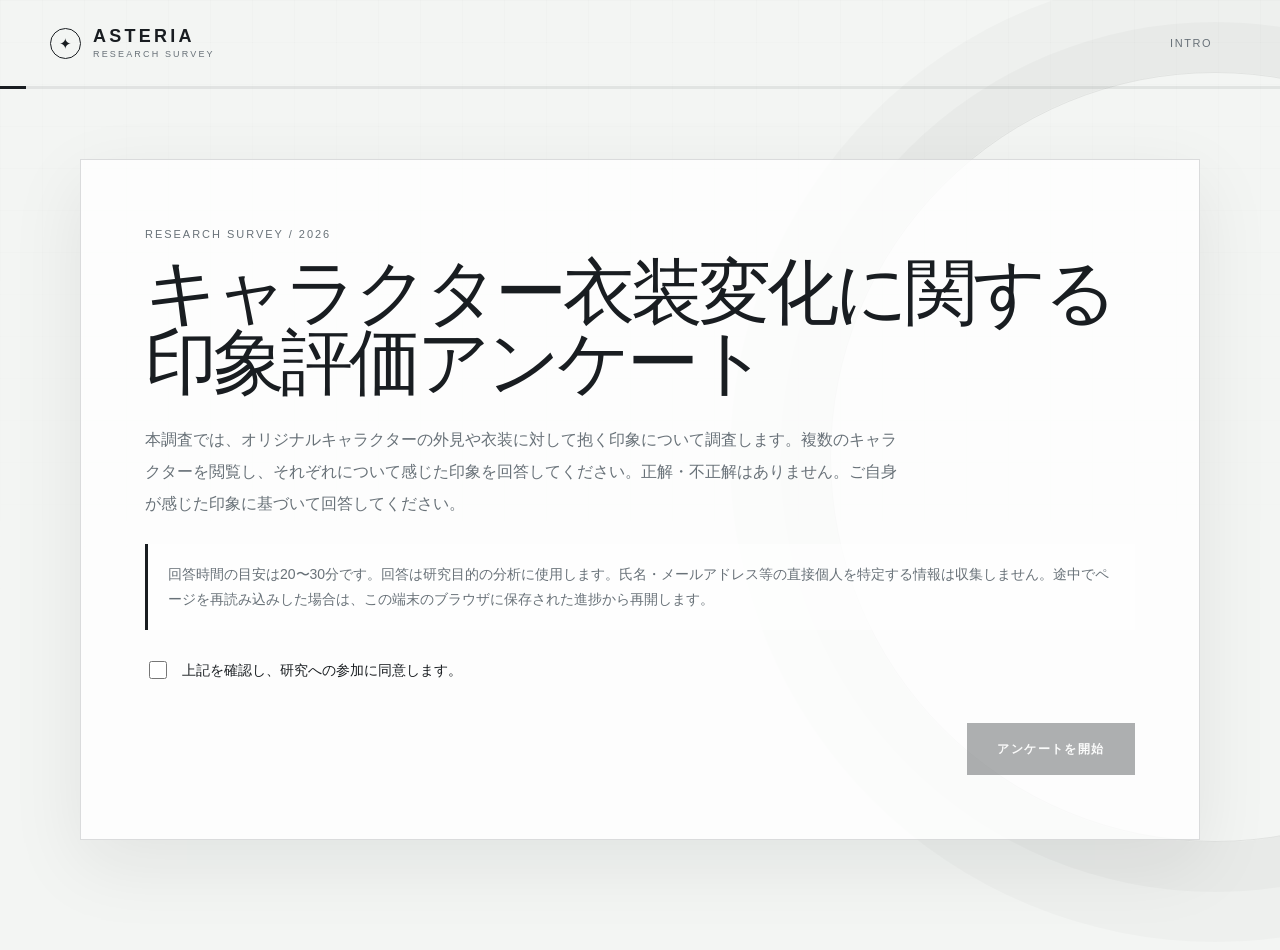
==== survey/index.html @ 27746b2f "feat: add survey prototype with mock assets" ====
<!doctype html>
<html lang="ja">
  <head>
    <meta charset="UTF-8" />
    <meta name="viewport" content="width=device-width, initial-scale=1.0" />
    <meta name="description" content="キャラクター衣装変化に関する印象評価アンケート" />
    <title>Character Impression Survey | ASTERIA FILES</title>
    <link rel="stylesheet" href="../styles.css" />
    <link rel="stylesheet" href="survey.css" />
  </head>
  <body class="survey-page">
    <header class="survey-header">
      <a class="brand" href="../index.html" aria-label="ASTERIA FILES ホーム">
        <span class="brand-mark" aria-hidden="true">✦</span>
        <span class="brand-copy"><strong>ASTERIA</strong><small>RESEARCH SURVEY</small></span>
      </a>
      <div class="survey-progress-meta" aria-live="polite">
        <span id="progress-part">INTRO</span>
        <span id="progress-count"></span>
      </div>
    </header>

    <div class="survey-progress" aria-hidden="true"><span id="progress-bar"></span></div>

    <main class="survey-shell" id="survey-app" aria-live="polite"></main>

    <iframe class="gas-target" name="gas-submit-target" id="gas-submit-target" title="送信先"></iframe>

    <script src="../scripts/characters.js"></script>
    <script src="survey-config.js"></script>
    <script src="survey.js"></script>
  </body>
</html>
---- styles.css ----
:root {
  --ink: #191d21;
  --muted: #687178;
  --paper: #f3f5f3;
  --white: #ffffff;
  --line: rgba(25, 29, 33, .15);
  --accent: #b9f2df;
  --sans: Arial, "Helvetica Neue", "Hiragino Sans", "Hiragino Kaku Gothic ProN", "Yu Gothic", "YuGothic", Meiryo, sans-serif;
  --display: Arial, "Helvetica Neue", "Hiragino Sans", "Hiragino Kaku Gothic ProN", "Yu Gothic", "YuGothic", Meiryo, sans-serif;
}

* { box-sizing: border-box; }
html { scroll-behavior: smooth; }
body { margin: 0; color: var(--ink); background: var(--paper); font-family: var(--sans); font-size: 16px; line-height: 1.9; overflow-x: hidden; }
body::before { content: ""; position: fixed; inset: 0; z-index: -1; pointer-events: none; opacity: .36; background-image: linear-gradient(rgba(25,29,33,.035) 1px, transparent 1px), linear-gradient(90deg, rgba(25,29,33,.035) 1px, transparent 1px); background-size: 42px 42px; mask-image: linear-gradient(to bottom, black, transparent 80%); }
body::after { content: ""; position: fixed; width: 60vw; height: 60vw; max-width: 880px; max-height: 880px; right: -25vw; top: 8vh; z-index: -1; pointer-events: none; border: 1px solid rgba(25,29,33,.08); border-radius: 50%; box-shadow: 0 0 0 50px rgba(25,29,33,.025), 0 0 0 100px rgba(25,29,33,.018); }
img { max-width: 100%; display: block; }
a { color: inherit; text-decoration: none; }
button { color: inherit; font: inherit; }
.section-shell { width: min(1180px, calc(100% - 72px)); margin: 0 auto; }
.site-header { display: flex; align-items: center; justify-content: space-between; width: min(1320px, calc(100% - 72px)); height: 92px; margin: 0 auto; position: relative; z-index: 10; }
.brand { display: inline-flex; align-items: center; gap: 12px; letter-spacing: .06em; }
.brand-mark { display: grid; place-items: center; width: 31px; height: 31px; border: 1px solid var(--ink); border-radius: 50%; font-size: 15px; line-height: 1; }
.brand-copy { display: flex; flex-direction: column; line-height: 1; gap: 5px; }
.brand-copy strong { font-size: 18px; letter-spacing: .18em; font-weight: 700; }
.brand-copy small { font-size: 9px; letter-spacing: .24em; color: var(--muted); }
.site-menu { display: flex; align-items: center; gap: clamp(22px, 3vw, 48px); font-size: 12px; letter-spacing: .17em; }
.site-menu a { transition: opacity .2s ease; }
.site-menu a:hover { opacity: .48; }
.menu-toggle { display: none; border: 0; background: none; cursor: pointer; letter-spacing: .16em; font-size: 12px; }
.menu-toggle span { display: inline-block; margin-left: 8px; font-size: 17px; line-height: 0; vertical-align: -1px; }
.eyebrow, .section-kicker, .section-label, .card-unit, .detail-eyebrow, .roman, .image-caption, .image-vertical-label, .visual-note, .card-index, .stat span, .detail-list span, .related-card small, .prev-next small { font-size: 11px; letter-spacing: .16em; line-height: 1.6; }
.eyebrow { color: var(--muted); margin: 0 0 24px; }
.eyebrow span { color: var(--ink); margin: 0 8px; }
h1, h2, h3, p { margin-top: 0; }
h1, h2 { font-weight: 400; }
h1 em, h2 em { font-family: var(--display); font-style: normal; font-weight: 300; }
.home-hero { min-height: calc(100vh - 92px); display: grid; grid-template-columns: .86fr 1.14fr; align-items: center; position: relative; padding: 48px 0 90px; }
.hero-copy { align-self: center; position: relative; z-index: 2; }
.hero-copy h1 { font-size: clamp(66px, 9vw, 128px); letter-spacing: -.065em; line-height: .87; margin: 0 0 34px; }
.hero-copy h1 em { color: #778187; }
.hero-lead { color: #4d565d; font-size: 18px; letter-spacing: .08em; line-height: 2.2; margin-bottom: 42px; }
.text-link { display: inline-flex; align-items: center; gap: 18px; padding-bottom: 8px; border-bottom: 1px solid var(--ink); font-size: 12px; letter-spacing: .17em; transition: gap .25s ease; }
.text-link span { font-size: 19px; letter-spacing: 0; line-height: .7; }
.text-link:hover { gap: 26px; }
.hero-visual { min-height: 620px; position: relative; display: grid; place-items: center; }
.hero-image-frame { position: relative; width: min(380px, 68%); height: min(575px, 74vh); min-height: 480px; overflow: hidden; background: #d5d6d5; z-index: 1; clip-path: polygon(8% 0, 100% 0, 92% 100%, 0 100%); }
.hero-image-frame::after { content: ""; position: absolute; inset: 0; background: linear-gradient(180deg, transparent 72%, rgba(15,18,20,.23)); pointer-events: none; }
.hero-image-frame img { width: 100%; height: 100%; object-fit: cover; filter: saturate(.78) contrast(1.02); }
.hero-orbit { position: absolute; width: min(540px, 90%); aspect-ratio: 1; border: 1px solid rgba(25,29,33,.18); border-radius: 50%; }
.orbit-one { transform: rotate(-25deg) scaleY(.44); }
.orbit-two { transform: rotate(60deg) scaleY(.44); opacity: .5; }
.visual-note { position: absolute; color: var(--muted); writing-mode: vertical-rl; z-index: 2; }
.note-top { top: 6%; right: 3%; }
.note-bottom { bottom: 10%; left: 3%; transform: rotate(180deg); }
.hero-stamp { position: absolute; right: 4%; bottom: 9%; display: grid; place-items: center; width: 61px; height: 61px; background: var(--ink); color: var(--white); border-radius: 50%; font: 17px/1 var(--display); letter-spacing: .13em; text-align: center; z-index: 2; transform: rotate(-12deg); }
.section-label { display: flex; align-items: center; gap: 13px; color: var(--muted); white-space: nowrap; }
.section-label i { display: block; width: 36px; height: 1px; background: var(--ink); opacity: .7; }
.section-kicker { color: var(--muted); margin-bottom: 24px; }
.section-heading h2 { font-size: clamp(42px, 5.6vw, 76px); line-height: .98; letter-spacing: -.06em; margin: 0 0 32px; }
.character-index { padding: 72px 0 160px; }
.section-heading { display: flex; justify-content: space-between; align-items: end; margin-bottom: 66px; }
.section-heading > p { color: var(--muted); font-size: 15px; text-align: right; line-height: 1.9; margin-bottom: 11px; }
.character-grid { display: grid; grid-template-columns: repeat(3, 1fr); gap: 74px 24px; }
.character-card { position: relative; display: block; transition: transform .3s ease; }
.character-card:hover { transform: translateY(-7px); }
.card-index { position: absolute; top: -22px; left: 0; color: var(--muted); }
.card-image-wrap { height: 365px; background: #d5d6d5; overflow: hidden; position: relative; clip-path: polygon(4% 0, 100% 0, 96% 100%, 0 100%); }
.card-image-wrap::before { content: ""; position: absolute; inset: 12px; border: 1px solid rgba(255,255,255,.65); z-index: 1; pointer-events: none; }
.card-image-wrap img { width: 100%; height: 100%; object-fit: cover; object-position: center top; filter: grayscale(.18) saturate(.8); transition: transform .6s ease, filter .4s ease; }
.character-card:hover .card-image-wrap img { transform: scale(1.04); transform-origin: center top; filter: grayscale(0) saturate(1); }
.card-arrow { position: absolute; display: grid; place-items: center; right: 16px; bottom: 16px; width: 35px; height: 35px; border-radius: 50%; background: var(--card-accent); font-size: 18px; z-index: 2; }
.card-info { padding: 18px 5px 0; }
.card-unit { color: var(--muted); margin: 0 0 3px; }
.card-unit span { margin-left: 7px; font-size: 12px; letter-spacing: .08em; }
.card-info h3 { font-size: 28px; font-weight: 400; letter-spacing: .07em; margin: 0; }
.card-kana { color: var(--muted); font-size: 14px; letter-spacing: .12em; margin: 2px 0 15px; }
.card-catch { color: #556067; font-size: 15px; line-height: 1.9; margin: 0; }
.site-footer { min-height: 173px; padding: 48px 0 42px; display: grid; grid-template-columns: 1fr 1fr 1fr; align-items: start; color: var(--muted); }
.footer-brand { display: flex; align-items: center; gap: 10px; color: var(--ink); font-size: 13px; letter-spacing: .19em; }
.footer-brand .brand-mark { width: 22px; height: 22px; font-size: 11px; }
.site-footer p { justify-self: center; font-size: 11px; letter-spacing: .16em; }
.site-footer small { justify-self: end; font-size: 11px; letter-spacing: .08em; }

/* Detail pages */
.detail-header { height: 78px; }
.detail-topbar { border-top: 1px solid var(--line); padding: 22px 0; display: flex; justify-content: space-between; color: var(--muted); }
.detail-topbar > span { font-size: 11px; letter-spacing: .17em; }
.detail-topbar > span i { display: inline-block; width: 28px; height: 1px; background: var(--ink); margin: 0 10px 3px; opacity: .5; }
.back-link { font-size: 11px; letter-spacing: .15em; transition: opacity .2s ease; }
.back-link:hover { opacity: .5; }
.detail-hero { width: min(1280px, calc(100% - 48px)); min-height: 635px; display: grid; grid-template-columns: minmax(0, 1.15fr) minmax(390px, .85fr); gap: clamp(40px, 6vw, 88px); align-items: stretch; padding: 42px 0 112px; }
.detail-image-column { position: relative; width: min(590px, 100%); height: 100%; display: flex; flex-direction: column; justify-self: center; }
.detail-image-frame { width: 100%; flex: 1 1 auto; min-height: 0; position: relative; background: #d5d6d5; overflow: hidden; clip-path: polygon(9% 0, 100% 0, 91% 100%, 0 100%); }
.detail-image-frame::after { content: ""; position: absolute; inset: 0; background: linear-gradient(180deg, transparent 73%, rgba(15,18,20,.25)); pointer-events: none; }
.detail-image-frame img { width: 100%; height: 100%; object-fit: cover; filter: saturate(.8); }
.image-corner { position: absolute; width: 42px; height: 42px; border-color: var(--accent); border-style: solid; z-index: 2; }
.corner-tl { left: 0; top: -13px; border-width: 1px 0 0 1px; }
.corner-br { right: -7px; bottom: -13px; border-width: 0 1px 1px 0; }
.image-vertical-label { position: absolute; top: 24px; right: 21px; z-index: 2; writing-mode: vertical-rl; color: rgba(255,255,255,.8); }
.image-caption { margin: 16px 0 0; color: var(--muted); }
.detail-intro { position: relative; padding-top: 4px; }
.detail-eyebrow { display: flex; align-items: center; gap: 10px; color: var(--muted); margin-bottom: 14px; }
.detail-eyebrow span { display: block; width: 8px; height: 8px; border-radius: 50%; }
.detail-number { color: var(--muted); font-size: 12px; letter-spacing: .18em; line-height: 1.5; margin: 0 0 23px; }
.detail-intro h1 { position: relative; font-size: clamp(54px, 6.5vw, 96px); line-height: .92; letter-spacing: -.07em; margin: 0 0 14px; }
.detail-intro h1 small { display: block; margin-top: 14px; color: var(--muted); font: 13px/1.5 var(--sans); letter-spacing: .21em; }
.roman { color: var(--muted); margin-bottom: 37px; font-size: 13px; }
.detail-catch { max-width: 395px; font-size: 23px; line-height: 1.7; letter-spacing: .05em; margin-bottom: 17px; }
.detail-short { max-width: 410px; color: var(--muted); font-size: 16px; line-height: 2.05; }
.detail-line { width: 100%; height: 1px; background: var(--line); margin: 31px 0 22px; }
.detail-quote { max-width: 430px; font-family: var(--display); font-size: 20px; font-style: normal; line-height: 1.65; }
.detail-side-profile { margin-top: 42px; padding-top: 27px; border-top: 1px solid var(--line); }
.side-profile-heading { display: flex; align-items: center; justify-content: space-between; }
.side-profile-heading .section-kicker { margin-bottom: 0; }
.side-profile-mark { display: grid; place-items: center; width: 29px; height: 29px; border-radius: 50%; font-size: 14px; line-height: 1; }
.side-profile-story { max-width: 510px; color: var(--muted); font-size: 16px; line-height: 2.05; margin: 19px 0 28px; }
.detail-intro .stat-grid { grid-template-columns: repeat(2, 1fr); }
.detail-intro .stat { padding-top: 16px; padding-bottom: 16px; }
.detail-intro .stat:nth-child(odd) { padding-left: 0; }
.detail-intro .stat:nth-child(even) { border-right: 0; padding-left: 18px; }
.detail-intro .stat:nth-child(-n+2) { border-bottom: 1px solid var(--line); }
.detail-intro .detail-list { margin-top: 17px; }
.detail-intro .detail-list > div { padding: 10px 0; }
.detail-intro .detail-list span { margin-bottom: 0; }
.stat-grid { display: grid; grid-template-columns: repeat(4, 1fr); border-top: 1px solid var(--line); border-bottom: 1px solid var(--line); }
.stat { padding: 19px 10px 20px 0; border-right: 1px solid var(--line); }
.stat:not(:first-child) { padding-left: 18px; }
.stat:last-child { border-right: 0; }
.stat span, .detail-list span { display: block; color: var(--muted); margin-bottom: 10px; }
.stat strong { font: 25px/1 var(--display); letter-spacing: -.03em; }
.detail-list { margin-top: 20px; }
.detail-list > div { display: grid; grid-template-columns: 105px 1fr; gap: 22px; padding: 13px 0; border-bottom: 1px solid var(--line); }
.detail-list strong { font-size: 16px; font-weight: 400; }
.other-members { border-top: 1px solid var(--line); padding: 119px 0 129px; }
.compact-heading { margin-bottom: 56px; }
.compact-heading h2 { margin-bottom: 0; }
.related-grid { display: flex; gap: 13px; overflow-x: auto; padding: 0 2px 18px; scroll-snap-type: x mandatory; overscroll-behavior-x: contain; scrollbar-color: var(--ink) rgba(25,29,33,.1); scrollbar-width: thin; }
.related-card { flex: 0 0 calc((100% - 26px) / 3); display: grid; grid-template-columns: 38px 1fr 20px; align-items: center; min-height: 115px; padding: 20px 22px; border: 1px solid var(--line); border-top: 4px solid var(--card-accent); background: rgba(255,255,255,.3); scroll-snap-align: start; transition: background .2s ease, transform .2s ease; }
.related-card:hover { background: var(--card-accent); transform: translateY(-4px); }
.related-card > span { color: var(--muted); font: 19px var(--display); }
.related-card div { display: flex; flex-direction: column; }
.related-card small { color: var(--muted); }
.related-card strong { font-size: 17px; font-weight: 400; letter-spacing: .08em; }
.related-card b { justify-self: end; font-size: 18px; font-weight: 400; }
.prev-next { display: grid; grid-template-columns: 1fr 1fr; border-top: 1px solid var(--line); border-bottom: 1px solid var(--line); }
.prev-next a { min-height: 130px; display: grid; grid-template-columns: 1fr auto; align-content: center; gap: 4px 15px; transition: background .2s ease, padding .2s ease; }
.prev-next a:first-child { padding-right: 35px; border-right: 1px solid var(--line); }
.prev-next a:last-child { padding-left: 35px; }
.prev-next a:hover { padding-left: 16px; background: rgba(255,255,255,.35); }
.prev-next a:last-child:hover { padding-left: 51px; }
.prev-next small { color: var(--muted); grid-column: 1 / -1; }
.prev-next strong { font-size: 21px; font-weight: 400; letter-spacing: .1em; }
.prev-next span { grid-row: 2; font-size: 22px; }
.prev-next a:first-child span { grid-column: 2; }
.prev-next a:last-child span { grid-column: 2; }

@media (max-width: 850px) {
  .section-shell, .site-header { width: min(100% - 40px, 620px); }
  .site-header { height: 78px; }
  .menu-toggle { display: block; position: relative; z-index: 12; }
  .site-menu { position: fixed; inset: 0; display: flex; flex-direction: column; align-items: flex-start; justify-content: center; gap: 28px; padding: 40px; background: var(--paper); transform: translateX(100%); transition: transform .35s ease; font-size: 17px; }
  .menu-open .site-menu { transform: translateX(0); }
  .home-hero { grid-template-columns: 1fr; min-height: auto; padding: 82px 0 92px; }
  .hero-copy { padding: 0; }
  .hero-visual { min-height: 570px; margin-top: 45px; }
  .hero-image-frame { width: min(335px, 75%); height: 520px; }
  .character-index { padding: 60px 0 105px; }
  .character-grid { grid-template-columns: repeat(2, 1fr); gap: 62px 17px; }
  .card-image-wrap { height: 310px; }
  .section-heading { align-items: start; flex-direction: column; gap: 20px; }
  .section-heading > p { text-align: left; }
  .site-footer { min-height: 220px; grid-template-columns: 1fr; gap: 21px; padding: 40px 0; }
  .site-footer p, .site-footer small { justify-self: start; }
  .detail-topbar { padding: 20px 0; }
  .detail-topbar > span { display: none; }
  .detail-hero { width: min(100% - 40px, 620px); grid-template-columns: 1fr; gap: 56px; align-items: start; padding: 31px 0 90px; }
  .detail-image-column { width: min(520px, 92%); height: auto; display: block; }
  .detail-image-frame { aspect-ratio: 2 / 3; height: auto; }
  .detail-intro { padding: 0 8px; }
  .other-members { padding: 90px 0; }
  .compact-heading { gap: 27px; }
  .related-card { flex-basis: min(78vw, 340px); }
}

@media (max-width: 510px) {
  .section-shell, .site-header { width: calc(100% - 32px); }
  .home-hero { padding-top: 63px; }
  .hero-copy h1 { font-size: 65px; }
  .hero-lead { font-size: 14px; }
  .hero-visual { min-height: 490px; }
  .hero-image-frame { min-height: 410px; height: 445px; }
  .hero-orbit { width: 105%; }
  .note-top { right: -3%; }
  .note-bottom { left: -3%; }
  .character-grid { grid-template-columns: 1fr; gap: 60px; }
  .card-image-wrap { height: 380px; }
  .section-heading h2 { font-size: 48px; }
  .detail-image-column { width: 95%; }
  .detail-intro h1 { font-size: 56px; }
  .detail-catch { font-size: 17px; }
  .stat-grid { grid-template-columns: repeat(2, 1fr); }
  .stat:nth-child(2) { border-right: 0; }
  .stat:nth-child(-n+2) { border-bottom: 1px solid var(--line); }
  .stat:nth-child(3) { padding-left: 0; }
  .stat:nth-child(4) { padding-left: 18px; }
  .detail-list > div { grid-template-columns: 90px 1fr; gap: 12px; }
  .prev-next a:first-child { padding-right: 15px; }
  .prev-next a:last-child { padding-left: 15px; }
  .prev-next strong { font-size: 14px; }
}

@media (prefers-reduced-motion: reduce) {
  *, *::before, *::after { scroll-behavior: auto !important; transition-duration: .01ms !important; animation-duration: .01ms !important; }
}
---- survey/survey.css ----
:root {
  --survey-card: rgba(255, 255, 255, .78);
  --survey-shadow: 0 24px 70px rgba(22, 27, 31, .08);
}

.survey-page { min-height: 100vh; background: var(--paper); color: var(--ink); }
.survey-header { width: min(1180px, calc(100% - 48px)); height: 86px; margin: 0 auto; display: flex; align-items: center; justify-content: space-between; }
.survey-header .brand { position: static; }
.survey-progress-meta { display: flex; align-items: center; gap: 18px; color: var(--muted); font-size: 11px; letter-spacing: .14em; }
.survey-progress { position: sticky; top: 0; z-index: 20; width: 100%; height: 3px; background: rgba(22, 27, 31, .08); }
.survey-progress > span { display: block; width: 0; height: 100%; background: var(--ink); transition: width .35s ease; }
.survey-shell { width: min(1120px, calc(100% - 48px)); margin: 0 auto; padding: 70px 0 110px; }
.survey-card { background: var(--survey-card); border: 1px solid var(--line); box-shadow: var(--survey-shadow); padding: clamp(28px, 5vw, 64px); }
.survey-kicker { margin: 0 0 12px; color: var(--muted); font-size: 11px; letter-spacing: .18em; text-transform: uppercase; }
.survey-title { margin: 0; font: clamp(38px, 6vw, 72px)/.98 var(--display); letter-spacing: -.055em; }
.survey-lead { max-width: 760px; margin: 26px 0 0; color: var(--muted); font-size: 16px; line-height: 2; }
.survey-note { margin-top: 24px; padding: 18px 20px; border-left: 3px solid var(--ink); background: rgba(255,255,255,.5); color: var(--muted); font-size: 14px; line-height: 1.8; }
.survey-actions { display: flex; justify-content: flex-end; align-items: center; gap: 12px; margin-top: 40px; }
.survey-button { min-width: 168px; min-height: 52px; padding: 13px 22px; border: 1px solid var(--ink); background: var(--ink); color: var(--paper); font: 600 12px/1 var(--sans); letter-spacing: .12em; cursor: pointer; transition: opacity .2s ease, transform .2s ease; }
.survey-button:hover { transform: translateY(-1px); }
.survey-button:disabled { cursor: not-allowed; opacity: .35; transform: none; }
.survey-button.secondary { background: transparent; color: var(--ink); }
.consent-row { display: flex; gap: 12px; align-items: flex-start; margin-top: 28px; font-size: 14px; line-height: 1.75; }
.consent-row input { width: 18px; height: 18px; margin-top: 3px; accent-color: var(--ink); }

.form-section { margin-top: 38px; }
.form-section:first-of-type { margin-top: 0; }
.form-section h2 { margin: 0 0 20px; font-size: 18px; letter-spacing: .04em; }
.field-grid { display: grid; grid-template-columns: repeat(2, minmax(0, 1fr)); gap: 18px; }
.field { display: grid; gap: 9px; padding: 18px; border: 1px solid var(--line); background: rgba(255,255,255,.42); }
.field > span { font-size: 14px; line-height: 1.7; }
.field input[type="number"], .field select, .field textarea { width: 100%; border: 1px solid var(--line); background: white; color: var(--ink); padding: 13px 14px; font: inherit; }
.field textarea { min-height: 120px; resize: vertical; line-height: 1.7; }

.character-stage { display: grid; grid-template-columns: minmax(290px, .82fr) minmax(0, 1.18fr); gap: clamp(28px, 5vw, 62px); align-items: start; }
.character-panel { position: sticky; top: 42px; }
.character-visual { position: relative; aspect-ratio: 3 / 4; overflow: hidden; background: #d8dad9; border: 1px solid var(--line); }
.character-visual img { width: 100%; height: 100%; object-fit: cover; filter: saturate(.82); }
.character-visual .image-missing { position: absolute; inset: 0; display: none; place-items: center; padding: 24px; text-align: center; color: var(--muted); background: #eef0ef; font-size: 13px; line-height: 1.8; }
.character-visual.is-missing img { display: none; }
.character-visual.is-missing .image-missing { display: grid; }
.character-idline { display: flex; justify-content: space-between; gap: 16px; margin-top: 15px; color: var(--muted); font-size: 10px; letter-spacing: .13em; }
.character-name { margin: 15px 0 0; font: clamp(34px, 4.5vw, 56px)/1 var(--display); letter-spacing: -.04em; }
.character-kana { margin: 7px 0 0; color: var(--muted); font-size: 11px; letter-spacing: .16em; }
.character-profile { margin-top: 24px; padding-top: 22px; border-top: 1px solid var(--line); }
.character-profile p { margin: 0; color: var(--muted); font-size: 14px; line-height: 1.9; }
.profile-tags { display: grid; grid-template-columns: repeat(2, 1fr); gap: 8px 16px; margin-top: 18px; }
.profile-tags div { border-top: 1px solid var(--line); padding-top: 9px; }
.profile-tags span { display: block; color: var(--muted); font-size: 9px; letter-spacing: .13em; }
.profile-tags strong { display: block; margin-top: 5px; font-size: 13px; font-weight: 500; }

.compare-stage { display: grid; grid-template-columns: 1fr 1fr; gap: 14px; }
.compare-figure { min-width: 0; }
.compare-label { display: flex; justify-content: space-between; margin-bottom: 9px; color: var(--muted); font-size: 10px; letter-spacing: .14em; }
.compare-image { aspect-ratio: 3 / 4; overflow: hidden; background: #d8dad9; border: 1px solid var(--line); position: relative; }
.compare-image img { width: 100%; height: 100%; object-fit: cover; }
.compare-image .image-missing { position: absolute; inset: 0; display: none; place-items: center; padding: 20px; text-align: center; color: var(--muted); background: #eef0ef; font-size: 12px; line-height: 1.7; }
.compare-image.is-missing img { display: none; }
.compare-image.is-missing .image-missing { display: grid; }

.question-block { margin-top: 34px; }
.question-block + .question-block { padding-top: 30px; border-top: 1px solid var(--line); }
.question-block h2 { margin: 0 0 7px; font-size: 17px; letter-spacing: .03em; }
.question-block > p { margin: 0 0 20px; color: var(--muted); font-size: 12px; line-height: 1.7; }
.likert-item { padding: 17px 0 21px; border-bottom: 1px solid rgba(20, 25, 28, .1); }
.likert-question { margin: 0 0 13px; font-size: 14px; line-height: 1.75; }
.likert-scale { display: grid; grid-template-columns: repeat(7, minmax(34px, 1fr)); gap: 7px; }
.likert-option { position: relative; }
.likert-option input { position: absolute; opacity: 0; pointer-events: none; }
.likert-option label { min-height: 42px; display: grid; place-items: center; border: 1px solid var(--line); background: white; font: 600 12px/1 var(--sans); cursor: pointer; transition: background .15s ease, color .15s ease, border-color .15s ease; }
.likert-option input:checked + label { background: var(--ink); color: var(--paper); border-color: var(--ink); }
.likert-option input:focus-visible + label { outline: 3px solid rgba(22,27,31,.2); outline-offset: 2px; }
.likert-anchors { display: flex; justify-content: space-between; margin-top: 7px; color: var(--muted); font-size: 9px; }

.inline-radios { display: grid; gap: 8px; }
.inline-radios label { display: flex; gap: 10px; align-items: flex-start; padding: 10px 12px; border: 1px solid var(--line); background: white; font-size: 13px; line-height: 1.6; cursor: pointer; }
.inline-radios input { margin-top: 3px; accent-color: var(--ink); }

.review-grid { display: grid; grid-template-columns: repeat(2, 1fr); gap: 12px; margin-top: 30px; }
.review-card { border: 1px solid var(--line); padding: 17px; background: rgba(255,255,255,.45); }
.review-card span { display: block; color: var(--muted); font-size: 9px; letter-spacing: .14em; }
.review-card strong { display: block; margin-top: 7px; font-size: 15px; }
.submit-warning { margin-top: 24px; color: #7a3f33; font-size: 13px; line-height: 1.7; }
.gas-target { width: 1px; height: 1px; border: 0; position: fixed; left: -9999px; top: -9999px; }
.download-link { display: inline-block; margin-top: 14px; font-size: 12px; text-decoration: underline; }

@media (max-width: 820px) {
  .survey-header, .survey-shell { width: min(100% - 32px, 680px); }
  .survey-shell { padding-top: 42px; }
  .field-grid { grid-template-columns: 1fr; }
  .character-stage { grid-template-columns: 1fr; }
  .character-panel { position: static; }
  .character-visual { max-height: 580px; }
}

@media (max-width: 560px) {
  .survey-header { height: 74px; }
  .survey-progress-meta { gap: 9px; font-size: 9px; }
  .survey-card { padding: 24px 18px; }
  .compare-stage { grid-template-columns: 1fr 1fr; gap: 7px; }
  .likert-scale { gap: 4px; }
  .likert-option label { min-height: 39px; }
  .review-grid { grid-template-columns: 1fr; }
  .survey-actions { flex-direction: column-reverse; align-items: stretch; }
  .survey-button { width: 100%; }
}
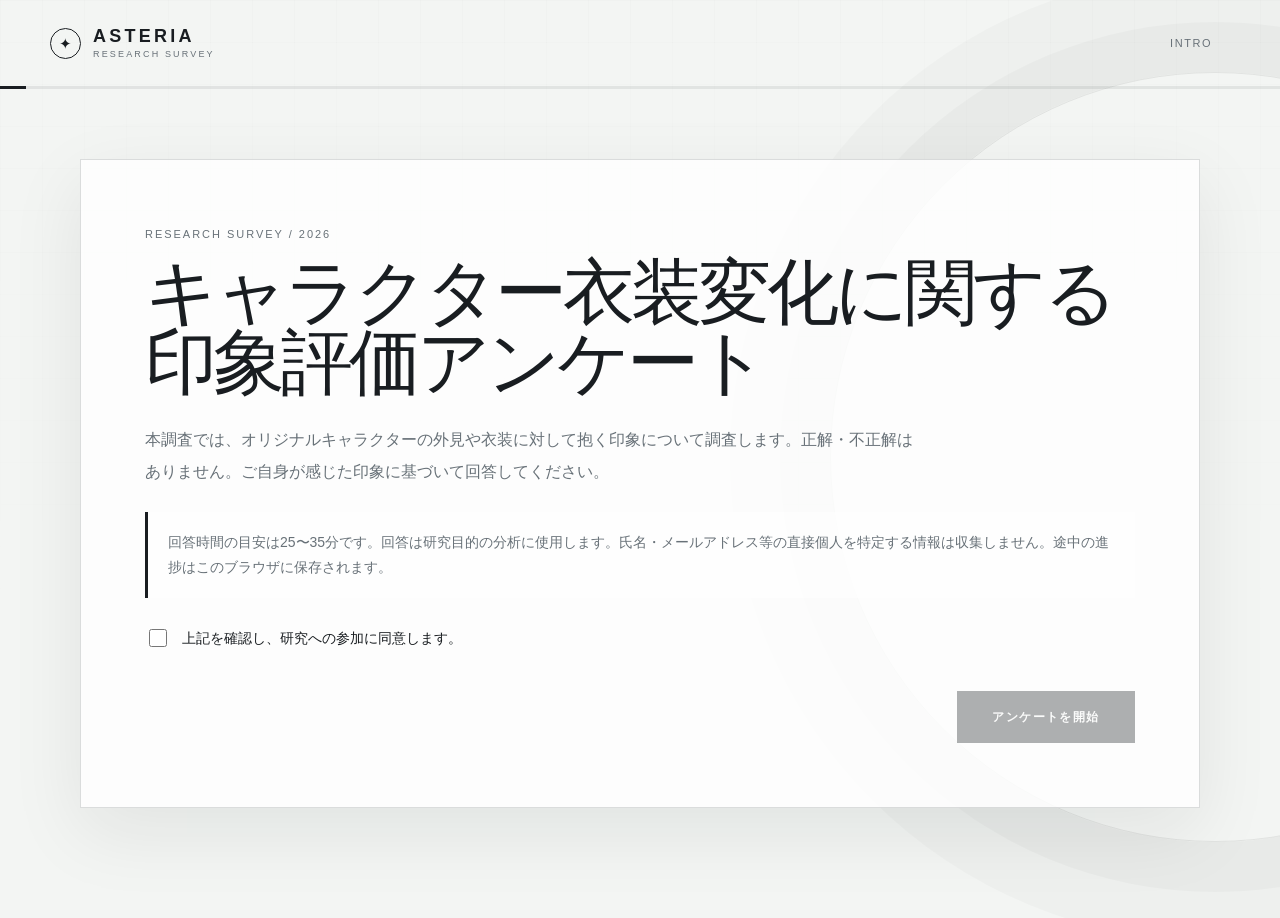
==== commit 6a58697f: "feat: add garment factor evaluation to survey" ====
--- a/survey/index.html
+++ b/survey/index.html
@@ -1,33 +1,29 @@
 <!doctype html>
 <html lang="ja">
-  <head>
-    <meta charset="UTF-8" />
-    <meta name="viewport" content="width=device-width, initial-scale=1.0" />
-    <meta name="description" content="キャラクター衣装変化に関する印象評価アンケート" />
-    <title>Character Impression Survey | ASTERIA FILES</title>
-    <link rel="stylesheet" href="../styles.css" />
-    <link rel="stylesheet" href="survey.css" />
-  </head>
-  <body class="survey-page">
-    <header class="survey-header">
-      <a class="brand" href="../index.html" aria-label="ASTERIA FILES ホーム">
-        <span class="brand-mark" aria-hidden="true">✦</span>
-        <span class="brand-copy"><strong>ASTERIA</strong><small>RESEARCH SURVEY</small></span>
-      </a>
-      <div class="survey-progress-meta" aria-live="polite">
-        <span id="progress-part">INTRO</span>
-        <span id="progress-count"></span>
-      </div>
-    </header>
-
-    <div class="survey-progress" aria-hidden="true"><span id="progress-bar"></span></div>
-
-    <main class="survey-shell" id="survey-app" aria-live="polite"></main>
-
-    <iframe class="gas-target" name="gas-submit-target" id="gas-submit-target" title="送信先"></iframe>
-
-    <script src="../scripts/characters.js"></script>
-    <script src="survey-config.js"></script>
-    <script src="survey.js"></script>
-  </body>
+<head>
+  <meta charset="UTF-8" />
+  <meta name="viewport" content="width=device-width, initial-scale=1.0" />
+  <meta name="description" content="キャラクター衣装変化に関する印象評価アンケート" />
+  <title>Character Impression Survey | ASTERIA FILES</title>
+  <link rel="stylesheet" href="../styles.css" />
+  <link rel="stylesheet" href="survey.css" />
+</head>
+<body class="survey-page">
+  <header class="survey-header">
+    <a class="brand" href="../index.html" aria-label="ASTERIA FILES ホーム">
+      <span class="brand-mark" aria-hidden="true">✦</span>
+      <span class="brand-copy"><strong>ASTERIA</strong><small>RESEARCH SURVEY</small></span>
+    </a>
+    <div class="survey-progress-meta" aria-live="polite">
+      <span id="progress-part">INTRO</span>
+      <span id="progress-count"></span>
+    </div>
+  </header>
+  <div class="survey-progress" aria-hidden="true"><span id="progress-bar"></span></div>
+  <main class="survey-shell" id="survey-app" aria-live="polite"></main>
+  <iframe class="gas-target" name="gas-submit-target" id="gas-submit-target" title="送信先"></iframe>
+  <script src="../scripts/characters.js"></script>
+  <script src="survey-config.js"></script>
+  <script src="survey.js"></script>
+</body>
 </html>
--- a/survey/survey.css
+++ b/survey/survey.css
@@ -1,106 +1,42 @@
-:root {
-  --survey-card: rgba(255, 255, 255, .78);
-  --survey-shadow: 0 24px 70px rgba(22, 27, 31, .08);
-}
-
-.survey-page { min-height: 100vh; background: var(--paper); color: var(--ink); }
-.survey-header { width: min(1180px, calc(100% - 48px)); height: 86px; margin: 0 auto; display: flex; align-items: center; justify-content: space-between; }
-.survey-header .brand { position: static; }
-.survey-progress-meta { display: flex; align-items: center; gap: 18px; color: var(--muted); font-size: 11px; letter-spacing: .14em; }
-.survey-progress { position: sticky; top: 0; z-index: 20; width: 100%; height: 3px; background: rgba(22, 27, 31, .08); }
-.survey-progress > span { display: block; width: 0; height: 100%; background: var(--ink); transition: width .35s ease; }
-.survey-shell { width: min(1120px, calc(100% - 48px)); margin: 0 auto; padding: 70px 0 110px; }
-.survey-card { background: var(--survey-card); border: 1px solid var(--line); box-shadow: var(--survey-shadow); padding: clamp(28px, 5vw, 64px); }
-.survey-kicker { margin: 0 0 12px; color: var(--muted); font-size: 11px; letter-spacing: .18em; text-transform: uppercase; }
-.survey-title { margin: 0; font: clamp(38px, 6vw, 72px)/.98 var(--display); letter-spacing: -.055em; }
-.survey-lead { max-width: 760px; margin: 26px 0 0; color: var(--muted); font-size: 16px; line-height: 2; }
-.survey-note { margin-top: 24px; padding: 18px 20px; border-left: 3px solid var(--ink); background: rgba(255,255,255,.5); color: var(--muted); font-size: 14px; line-height: 1.8; }
-.survey-actions { display: flex; justify-content: flex-end; align-items: center; gap: 12px; margin-top: 40px; }
-.survey-button { min-width: 168px; min-height: 52px; padding: 13px 22px; border: 1px solid var(--ink); background: var(--ink); color: var(--paper); font: 600 12px/1 var(--sans); letter-spacing: .12em; cursor: pointer; transition: opacity .2s ease, transform .2s ease; }
-.survey-button:hover { transform: translateY(-1px); }
-.survey-button:disabled { cursor: not-allowed; opacity: .35; transform: none; }
-.survey-button.secondary { background: transparent; color: var(--ink); }
-.consent-row { display: flex; gap: 12px; align-items: flex-start; margin-top: 28px; font-size: 14px; line-height: 1.75; }
-.consent-row input { width: 18px; height: 18px; margin-top: 3px; accent-color: var(--ink); }
-
-.form-section { margin-top: 38px; }
-.form-section:first-of-type { margin-top: 0; }
-.form-section h2 { margin: 0 0 20px; font-size: 18px; letter-spacing: .04em; }
-.field-grid { display: grid; grid-template-columns: repeat(2, minmax(0, 1fr)); gap: 18px; }
-.field { display: grid; gap: 9px; padding: 18px; border: 1px solid var(--line); background: rgba(255,255,255,.42); }
-.field > span { font-size: 14px; line-height: 1.7; }
-.field input[type="number"], .field select, .field textarea { width: 100%; border: 1px solid var(--line); background: white; color: var(--ink); padding: 13px 14px; font: inherit; }
-.field textarea { min-height: 120px; resize: vertical; line-height: 1.7; }
-
-.character-stage { display: grid; grid-template-columns: minmax(290px, .82fr) minmax(0, 1.18fr); gap: clamp(28px, 5vw, 62px); align-items: start; }
-.character-panel { position: sticky; top: 42px; }
-.character-visual { position: relative; aspect-ratio: 3 / 4; overflow: hidden; background: #d8dad9; border: 1px solid var(--line); }
-.character-visual img { width: 100%; height: 100%; object-fit: cover; filter: saturate(.82); }
-.character-visual .image-missing { position: absolute; inset: 0; display: none; place-items: center; padding: 24px; text-align: center; color: var(--muted); background: #eef0ef; font-size: 13px; line-height: 1.8; }
-.character-visual.is-missing img { display: none; }
-.character-visual.is-missing .image-missing { display: grid; }
-.character-idline { display: flex; justify-content: space-between; gap: 16px; margin-top: 15px; color: var(--muted); font-size: 10px; letter-spacing: .13em; }
-.character-name { margin: 15px 0 0; font: clamp(34px, 4.5vw, 56px)/1 var(--display); letter-spacing: -.04em; }
-.character-kana { margin: 7px 0 0; color: var(--muted); font-size: 11px; letter-spacing: .16em; }
-.character-profile { margin-top: 24px; padding-top: 22px; border-top: 1px solid var(--line); }
-.character-profile p { margin: 0; color: var(--muted); font-size: 14px; line-height: 1.9; }
-.profile-tags { display: grid; grid-template-columns: repeat(2, 1fr); gap: 8px 16px; margin-top: 18px; }
-.profile-tags div { border-top: 1px solid var(--line); padding-top: 9px; }
-.profile-tags span { display: block; color: var(--muted); font-size: 9px; letter-spacing: .13em; }
-.profile-tags strong { display: block; margin-top: 5px; font-size: 13px; font-weight: 500; }
-
-.compare-stage { display: grid; grid-template-columns: 1fr 1fr; gap: 14px; }
-.compare-figure { min-width: 0; }
-.compare-label { display: flex; justify-content: space-between; margin-bottom: 9px; color: var(--muted); font-size: 10px; letter-spacing: .14em; }
-.compare-image { aspect-ratio: 3 / 4; overflow: hidden; background: #d8dad9; border: 1px solid var(--line); position: relative; }
-.compare-image img { width: 100%; height: 100%; object-fit: cover; }
-.compare-image .image-missing { position: absolute; inset: 0; display: none; place-items: center; padding: 20px; text-align: center; color: var(--muted); background: #eef0ef; font-size: 12px; line-height: 1.7; }
-.compare-image.is-missing img { display: none; }
-.compare-image.is-missing .image-missing { display: grid; }
-
-.question-block { margin-top: 34px; }
-.question-block + .question-block { padding-top: 30px; border-top: 1px solid var(--line); }
-.question-block h2 { margin: 0 0 7px; font-size: 17px; letter-spacing: .03em; }
-.question-block > p { margin: 0 0 20px; color: var(--muted); font-size: 12px; line-height: 1.7; }
-.likert-item { padding: 17px 0 21px; border-bottom: 1px solid rgba(20, 25, 28, .1); }
-.likert-question { margin: 0 0 13px; font-size: 14px; line-height: 1.75; }
-.likert-scale { display: grid; grid-template-columns: repeat(7, minmax(34px, 1fr)); gap: 7px; }
-.likert-option { position: relative; }
-.likert-option input { position: absolute; opacity: 0; pointer-events: none; }
-.likert-option label { min-height: 42px; display: grid; place-items: center; border: 1px solid var(--line); background: white; font: 600 12px/1 var(--sans); cursor: pointer; transition: background .15s ease, color .15s ease, border-color .15s ease; }
-.likert-option input:checked + label { background: var(--ink); color: var(--paper); border-color: var(--ink); }
-.likert-option input:focus-visible + label { outline: 3px solid rgba(22,27,31,.2); outline-offset: 2px; }
-.likert-anchors { display: flex; justify-content: space-between; margin-top: 7px; color: var(--muted); font-size: 9px; }
-
-.inline-radios { display: grid; gap: 8px; }
-.inline-radios label { display: flex; gap: 10px; align-items: flex-start; padding: 10px 12px; border: 1px solid var(--line); background: white; font-size: 13px; line-height: 1.6; cursor: pointer; }
-.inline-radios input { margin-top: 3px; accent-color: var(--ink); }
-
-.review-grid { display: grid; grid-template-columns: repeat(2, 1fr); gap: 12px; margin-top: 30px; }
-.review-card { border: 1px solid var(--line); padding: 17px; background: rgba(255,255,255,.45); }
-.review-card span { display: block; color: var(--muted); font-size: 9px; letter-spacing: .14em; }
-.review-card strong { display: block; margin-top: 7px; font-size: 15px; }
-.submit-warning { margin-top: 24px; color: #7a3f33; font-size: 13px; line-height: 1.7; }
-.gas-target { width: 1px; height: 1px; border: 0; position: fixed; left: -9999px; top: -9999px; }
-.download-link { display: inline-block; margin-top: 14px; font-size: 12px; text-decoration: underline; }
-
-@media (max-width: 820px) {
-  .survey-header, .survey-shell { width: min(100% - 32px, 680px); }
-  .survey-shell { padding-top: 42px; }
-  .field-grid { grid-template-columns: 1fr; }
-  .character-stage { grid-template-columns: 1fr; }
-  .character-panel { position: static; }
-  .character-visual { max-height: 580px; }
-}
-
-@media (max-width: 560px) {
-  .survey-header { height: 74px; }
-  .survey-progress-meta { gap: 9px; font-size: 9px; }
-  .survey-card { padding: 24px 18px; }
-  .compare-stage { grid-template-columns: 1fr 1fr; gap: 7px; }
-  .likert-scale { gap: 4px; }
-  .likert-option label { min-height: 39px; }
-  .review-grid { grid-template-columns: 1fr; }
-  .survey-actions { flex-direction: column-reverse; align-items: stretch; }
-  .survey-button { width: 100%; }
-}
+:root { --survey-card: rgba(255,255,255,.8); --survey-shadow: 0 24px 70px rgba(22,27,31,.08); }
+.survey-page { min-height:100vh; background:var(--paper); color:var(--ink); }
+.survey-header { width:min(1180px,calc(100% - 48px)); height:86px; margin:0 auto; display:flex; align-items:center; justify-content:space-between; }
+.survey-header .brand { position:static; }
+.survey-progress-meta { display:flex; gap:18px; color:var(--muted); font-size:11px; letter-spacing:.14em; }
+.survey-progress { position:sticky; top:0; z-index:20; height:3px; background:rgba(22,27,31,.08); }
+.survey-progress span { display:block; width:0; height:100%; background:var(--ink); transition:width .25s ease; }
+.survey-shell { width:min(1120px,calc(100% - 48px)); margin:0 auto; padding:70px 0 110px; }
+.survey-card { background:var(--survey-card); border:1px solid var(--line); box-shadow:var(--survey-shadow); padding:clamp(28px,5vw,64px); }
+.survey-kicker { margin:0 0 12px; color:var(--muted); font-size:11px; letter-spacing:.18em; text-transform:uppercase; }
+.survey-title { margin:0; font:clamp(38px,6vw,72px)/.98 var(--display); letter-spacing:-.055em; }
+.survey-lead { max-width:780px; margin:26px 0 0; color:var(--muted); font-size:16px; line-height:2; }
+.survey-note { margin-top:24px; padding:18px 20px; border-left:3px solid var(--ink); background:rgba(255,255,255,.52); color:var(--muted); font-size:14px; line-height:1.8; }
+.survey-actions { display:flex; justify-content:flex-end; gap:12px; margin-top:40px; }
+.survey-button { min-width:178px; min-height:52px; padding:13px 22px; border:1px solid var(--ink); background:var(--ink); color:var(--paper); font:600 12px/1 var(--sans); letter-spacing:.12em; cursor:pointer; }
+.survey-button:disabled { opacity:.35; cursor:not-allowed; }
+.consent-row { display:flex; gap:12px; margin-top:28px; font-size:14px; line-height:1.75; }
+.consent-row input { width:18px; height:18px; margin-top:3px; accent-color:var(--ink); }
+.form-section { margin-top:38px; }.form-section h2{font-size:18px;}
+.field-grid { display:grid; grid-template-columns:repeat(2,minmax(0,1fr)); gap:18px; }
+.field { display:grid; gap:9px; padding:18px; border:1px solid var(--line); background:rgba(255,255,255,.42); }
+.field input[type=number], .field select, .field textarea { width:100%; border:1px solid var(--line); background:#fff; color:var(--ink); padding:13px 14px; font:inherit; }
+.field textarea { min-height:120px; resize:vertical; line-height:1.7; }
+.character-stage { display:grid; grid-template-columns:minmax(290px,.82fr) minmax(0,1.18fr); gap:clamp(28px,5vw,62px); align-items:start; }
+.character-panel { position:sticky; top:42px; }
+.character-visual,.compare-image { position:relative; aspect-ratio:3/4; overflow:hidden; background:#d8dad9; border:1px solid var(--line); }
+.character-visual img,.compare-image img { width:100%; height:100%; object-fit:cover; }
+.image-missing { position:absolute; inset:0; display:none; place-items:center; padding:24px; text-align:center; color:var(--muted); background:#eef0ef; font-size:13px; line-height:1.8; }
+.is-missing img{display:none}.is-missing .image-missing{display:grid}
+.character-idline{display:flex;justify-content:space-between;margin-top:15px;color:var(--muted);font-size:10px;letter-spacing:.13em}
+.character-name{margin:15px 0 0;font:clamp(34px,4.5vw,56px)/1 var(--display);letter-spacing:-.04em}.character-kana{margin:7px 0 0;color:var(--muted);font-size:11px;letter-spacing:.16em}
+.character-profile{margin-top:24px;padding-top:22px;border-top:1px solid var(--line)}.character-profile p{color:var(--muted);font-size:14px;line-height:1.9}
+.profile-tags{display:grid;grid-template-columns:repeat(2,1fr);gap:8px 16px;margin-top:18px}.profile-tags div{border-top:1px solid var(--line);padding-top:9px}.profile-tags span{display:block;color:var(--muted);font-size:9px;letter-spacing:.13em}.profile-tags strong{display:block;margin-top:5px;font-size:13px;font-weight:500}
+.compare-stage{display:grid;grid-template-columns:1fr 1fr;gap:14px}.compare-label{display:flex;justify-content:space-between;margin-bottom:9px;color:var(--muted);font-size:10px;letter-spacing:.14em}
+.question-block{margin-top:34px}.question-block+.question-block{padding-top:30px;border-top:1px solid var(--line)}.question-block h2{margin:0 0 7px;font-size:17px}.question-block>p{margin:0 0 20px;color:var(--muted);font-size:12px;line-height:1.7}
+.likert-item{padding:17px 0 21px;border-bottom:1px solid rgba(20,25,28,.1)}.likert-question{margin:0 0 13px;font-size:14px;line-height:1.75}.likert-scale{display:grid;grid-template-columns:repeat(7,minmax(34px,1fr));gap:7px}.likert-option{position:relative}.likert-option input{position:absolute;opacity:0;pointer-events:none}.likert-option label{min-height:42px;display:grid;place-items:center;border:1px solid var(--line);background:white;font:600 12px/1 var(--sans);cursor:pointer}.likert-option input:checked+label{background:var(--ink);color:var(--paper);border-color:var(--ink)}.likert-anchors{display:flex;justify-content:space-between;margin-top:7px;color:var(--muted);font-size:9px;gap:12px}.likert-anchors span:last-child{text-align:right}
+.inline-radios{display:grid;gap:8px}.inline-radios label{display:flex;gap:10px;padding:10px 12px;border:1px solid var(--line);background:#fff;font-size:13px;line-height:1.6}.inline-radios input{margin-top:3px;accent-color:var(--ink)}
+.factor-grid{display:grid;grid-template-columns:repeat(2,minmax(0,1fr));gap:10px;margin-top:20px}.factor-chip{display:flex;gap:11px;padding:14px;border:1px solid var(--line);background:white;cursor:pointer}.factor-chip input{margin-top:4px;accent-color:var(--ink)}.factor-chip strong{display:block;font-size:13px}.factor-chip small{display:block;color:var(--muted);font-size:11px;line-height:1.5;margin-top:4px}.factor-chip.none{grid-column:1/-1}
+.factor-rating{padding:18px 0;border-bottom:1px solid var(--line)}.factor-rating-head{display:flex;justify-content:space-between;gap:16px;margin-bottom:12px}.factor-rating-head strong{font-size:14px}.factor-rating-head span{color:var(--muted);font-size:11px}.effect-scale{display:grid;grid-template-columns:repeat(5,1fr);gap:7px}.effect-option{position:relative}.effect-option input{position:absolute;opacity:0}.effect-option label{min-height:46px;display:grid;place-items:center;border:1px solid var(--line);background:#fff;font:600 12px/1 var(--sans);cursor:pointer}.effect-option input:checked+label{background:var(--ink);color:var(--paper)}.effect-anchors{display:grid;grid-template-columns:1fr 1fr 1fr;margin-top:7px;color:var(--muted);font-size:9px}.effect-anchors span:nth-child(2){text-align:center}.effect-anchors span:last-child{text-align:right}
+.review-grid{display:grid;grid-template-columns:repeat(2,1fr);gap:12px;margin-top:30px}.review-card{border:1px solid var(--line);padding:17px;background:rgba(255,255,255,.45)}.review-card span{display:block;color:var(--muted);font-size:9px;letter-spacing:.14em}.review-card strong{display:block;margin-top:7px;font-size:15px}.submit-warning{margin-top:24px;color:#7a3f33;font-size:13px;line-height:1.7}.gas-target{width:1px;height:1px;border:0;position:fixed;left:-9999px;top:-9999px}.download-link{display:inline-block;margin-top:14px;font-size:12px;text-decoration:underline}
+@media(max-width:820px){.survey-header,.survey-shell{width:min(100% - 32px,680px)}.survey-shell{padding-top:42px}.field-grid,.character-stage{grid-template-columns:1fr}.character-panel{position:static}.factor-grid{grid-template-columns:1fr}}
+@media(max-width:560px){.survey-header{height:74px}.survey-progress-meta{font-size:9px;gap:9px}.survey-card{padding:24px 18px}.compare-stage{gap:7px}.likert-scale{gap:4px}.likert-option label{min-height:39px}.survey-actions{flex-direction:column}.survey-button{width:100%}.effect-scale{gap:4px}.effect-option label{min-height:42px}.effect-anchors{font-size:8px}}
